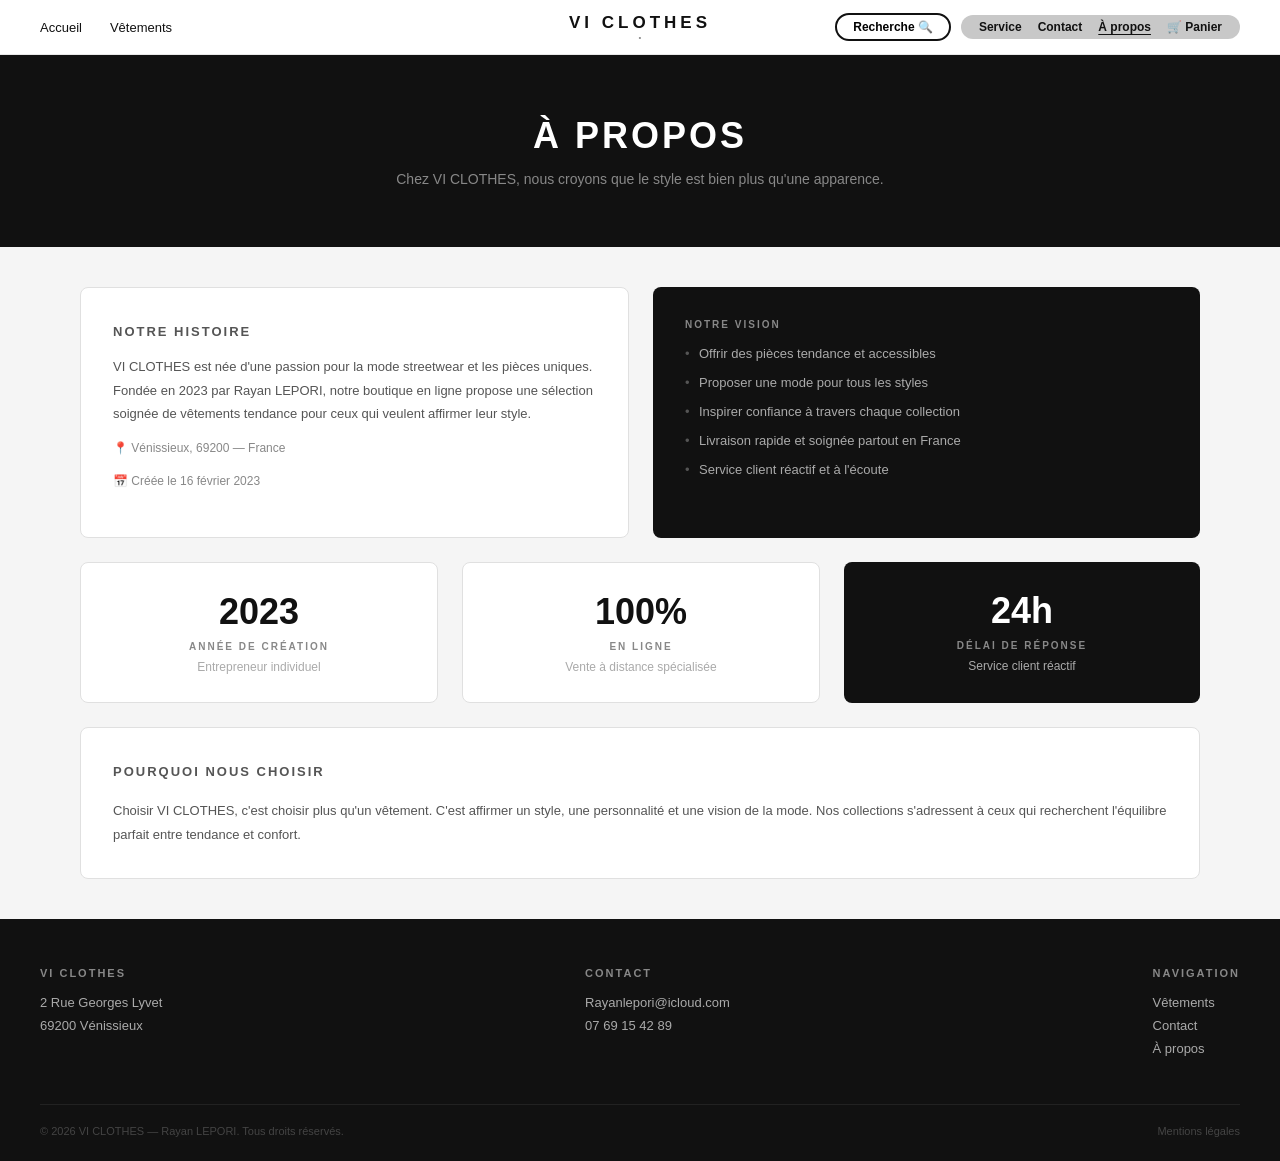
==== apropos.html @ d7cdb7fa "Add files via upload" ====
<!DOCTYPE html>
<html lang="fr">
<head>
    <meta charset="UTF-8">
    <meta name="viewport" content="width=device-width, initial-scale=1.0">
    <title>À propos — VI CLOTHES</title>
    <link rel="stylesheet" href="apropos.css">
</head>
<body>

    <nav>
        <div class="nav-gauche">
            <a href="index.html">Accueil</a>
            <a href="vetements.html">Vêtements</a>
        </div>
        <div class="nav-logo">
            <p>VI CLOTHES</p>
            <p>•</p>
        </div>
        <div class="nav-droite">
            <button class="btn-recherche">Recherche 🔍</button>
            <div class="nav-liens">
                <a href="service.html">Service</a>
                <a href="contact.html">Contact</a>
                <a href="apropos.html" class="actif">À propos</a>
                <a href="panier.html">🛒 Panier <span id="panier-compteur"></span></a>
            </div>
        </div>
    </nav>

    <!-- HERO -->
    <div class="hero-apropos">
        <h1>À PROPOS</h1>
        <p>Chez VI CLOTHES, nous croyons que le style est bien plus qu'une apparence.</p>
    </div>

    <div class="apropos-contenu">

        <!-- HISTOIRE + VISION -->
        <div class="apropos-grille">

            <div class="bloc blanc">
                <p class="bloc-label">NOTRE HISTOIRE</p>
                <p>VI CLOTHES est née d'une passion pour la mode streetwear et les pièces uniques. Fondée en 2023 par Rayan LEPORI, notre boutique en ligne propose une sélection soignée de vêtements tendance pour ceux qui veulent affirmer leur style.</p>
                <p class="detail">📍 Vénissieux, 69200 — France</p>
                <p class="detail">📅 Créée le 16 février 2023</p>
            </div>

            <div class="bloc noir">
                <p class="bloc-label">NOTRE VISION</p>
                <ul>
                    <li>Offrir des pièces tendance et accessibles</li>
                    <li>Proposer une mode pour tous les styles</li>
                    <li>Inspirer confiance à travers chaque collection</li>
                    <li>Livraison rapide et soignée partout en France</li>
                    <li>Service client réactif et à l'écoute</li>
                </ul>
            </div>

        </div>

        <!-- STATS -->
        <div class="stats-grille">

            <div class="stat blanc">
                <p class="stat-chiffre">2023</p>
                <p class="stat-label">ANNÉE DE CRÉATION</p>
                <p class="stat-detail">Entrepreneur individuel</p>
            </div>

            <div class="stat blanc">
                <p class="stat-chiffre">100%</p>
                <p class="stat-label">EN LIGNE</p>
                <p class="stat-detail">Vente à distance spécialisée</p>
            </div>

            <div class="stat noir">
                <p class="stat-chiffre">24h</p>
                <p class="stat-label">DÉLAI DE RÉPONSE</p>
                <p class="stat-detail">Service client réactif</p>
            </div>

        </div>

        <!-- POURQUOI NOUS -->
        <div class="pourquoi">
            <p class="bloc-label">POURQUOI NOUS CHOISIR</p>
            <p>Choisir VI CLOTHES, c'est choisir plus qu'un vêtement. C'est affirmer un style, une personnalité et une vision de la mode. Nos collections s'adressent à ceux qui recherchent l'équilibre parfait entre tendance et confort.</p>
        </div>

    </div>

    <footer>
        <div class="footer-grille">
            <div class="footer-colonne">
                <h4>VI CLOTHES</h4>
                <p>2 Rue Georges Lyvet</p>
                <p>69200 Vénissieux</p>
            </div>
            <div class="footer-colonne">
                <h4>Contact</h4>
                <a href="mailto:Rayanlepori@icloud.com">Rayanlepori@icloud.com</a>
                <a href="tel:0769154289">07 69 15 42 89</a>
            </div>
            <div class="footer-colonne">
                <h4>Navigation</h4>
                <a href="vetements.html">Vêtements</a>
                <a href="contact.html">Contact</a>
                <a href="apropos.html">À propos</a>
            </div>
        </div>
        <div class="footer-bas">
            <p>© 2026 VI CLOTHES — Rayan LEPORI. Tous droits réservés.</p>
            <p>Mentions légales</p>
        </div>
    </footer>

    <script src="panier.js"></script>
</body>
</html>
---- apropos.css ----
* { margin: 0; padding: 0; box-sizing: border-box; }
body { font-family: Arial, sans-serif; background-color: #f5f5f5; color: #111111; }
a { text-decoration: none; color: #111111; }

/* NAVBAR */
nav { background-color: #ffffff; border-bottom: 1px solid #e8e8e8; height: 55px; display: grid; grid-template-columns: 1fr auto 1fr; align-items: center; padding: 0 40px; position: sticky; top: 0; z-index: 100; }
.nav-gauche { display: flex; gap: 28px; align-items: center; }
.nav-gauche a { font-size: 13px; font-weight: 400; }
.nav-gauche a:hover { opacity: 0.6; }
.nav-logo { text-align: center; }
.nav-logo p:first-child { font-size: 17px; font-weight: bold; letter-spacing: 4px; }
.nav-logo p:last-child { font-size: 8px; color: #888888; }
.nav-droite { display: flex; align-items: center; justify-content: flex-end; gap: 10px; }
.btn-recherche { border: 2px solid #111111; border-radius: 20px; padding: 5px 16px; font-size: 12px; font-weight: bold; background: none; cursor: pointer; font-family: Arial, sans-serif; }
.nav-liens { background-color: #c8c8c8; border-radius: 20px; padding: 5px 18px; display: flex; gap: 16px; align-items: center; }
.nav-liens a { font-size: 12px; font-weight: bold; }
.nav-liens a.actif { text-decoration: underline; text-underline-offset: 3px; }

/* HERO */
.hero-apropos { background-color: #111111; text-align: center; padding: 60px 40px; }
.hero-apropos h1 { font-size: 36px; font-weight: bold; color: #ffffff; letter-spacing: 3px; margin-bottom: 14px; }
.hero-apropos p { font-size: 14px; color: #888888; }

/* CONTENU */
.apropos-contenu { max-width: 1200px; margin: 40px auto; padding: 0 40px; }

/* GRILLE HISTOIRE/VISION */
.apropos-grille { display: flex; gap: 24px; margin-bottom: 24px; }

.bloc { flex: 1; border-radius: 8px; padding: 32px; }
.bloc.blanc { background-color: #ffffff; border: 1px solid #e0e0e0; }
.bloc.noir { background-color: #111111; }

.bloc-label { font-size: 10px; font-weight: bold; letter-spacing: 2px; color: #888888; margin-bottom: 16px; }

.bloc.blanc p { font-size: 13px; color: #555555; line-height: 1.8; margin-bottom: 12px; }
.bloc.blanc p.detail { font-size: 12px; color: #888888; }

.bloc.noir ul { list-style: none; display: flex; flex-direction: column; gap: 14px; margin-top: 4px; }
.bloc.noir ul li { font-size: 13px; color: #aaaaaa; padding-left: 14px; position: relative; }
.bloc.noir ul li::before { content: '•'; position: absolute; left: 0; color: #555555; }

/* STATS */
.stats-grille { display: flex; gap: 24px; margin-bottom: 24px; }

.stat { flex: 1; border-radius: 8px; padding: 28px; text-align: center; }
.stat.blanc { background-color: #ffffff; border: 1px solid #e0e0e0; }
.stat.noir { background-color: #111111; }

.stat-chiffre { font-size: 36px; font-weight: bold; color: #111111; margin-bottom: 8px; }
.stat.noir .stat-chiffre { color: #ffffff; }
.stat-label { font-size: 10px; font-weight: bold; letter-spacing: 2px; color: #888888; margin-bottom: 8px; }
.stat-detail { font-size: 12px; color: #aaaaaa; }

/* POURQUOI */
.pourquoi { background-color: #ffffff; border: 1px solid #e0e0e0; border-radius: 8px; padding: 32px; margin-bottom: 40px; }
.pourquoi p { font-size: 13px; color: #555555; line-height: 1.8; }

/* FOOTER */
footer { background-color: #111111; color: #ffffff; padding: 48px 40px 24px; }
.footer-grille { display: flex; justify-content: space-between; gap: 40px; margin-bottom: 40px; }
.footer-colonne h4 { font-size: 11px; font-weight: bold; letter-spacing: 2px; text-transform: uppercase; color: #888888; margin-bottom: 16px; }
.footer-colonne p, .footer-colonne a { font-size: 13px; color: #aaaaaa; display: block; margin-bottom: 8px; }
.footer-colonne a:hover { color: #ffffff; }
.footer-bas { border-top: 1px solid #222222; padding-top: 20px; display: flex; justify-content: space-between; }
.footer-bas p { font-size: 11px; color: #444444; }
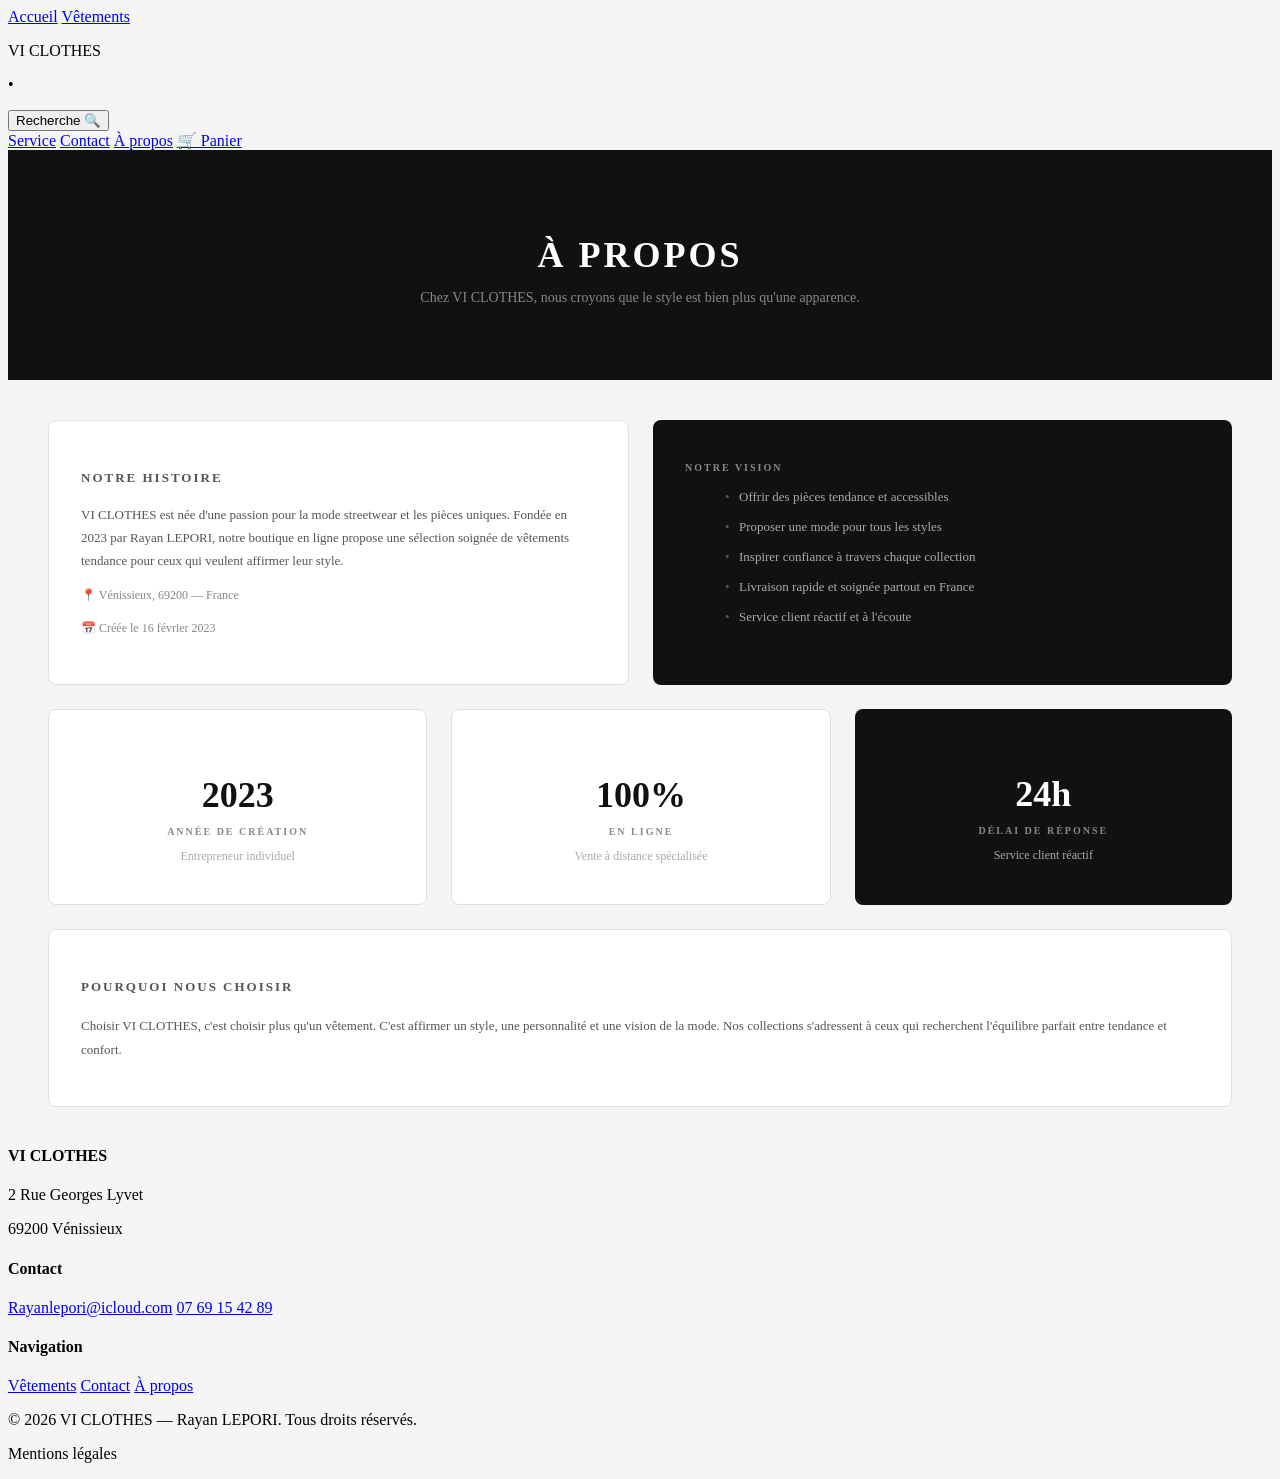
==== commit 2524f646: "Update apropos.html" ====
--- a/apropos.html
+++ b/apropos.html
@@ -3,9 +3,9 @@
 <head>
     <meta charset="UTF-8">
     <meta name="viewport" content="width=device-width, initial-scale=1.0">
-    <title>À propos — VI CLOTHES</title>
+    <link rel="stylesheet" href="commun.css">
     <link rel="stylesheet" href="apropos.css">
-</head>
+    <title>À propos — VI CLOTHES</title></head>
 <body>
 
     <nav>
--- a/apropos.css
+++ b/apropos.css
@@ -1,66 +1,31 @@
-* { margin: 0; padding: 0; box-sizing: border-box; }
-body { font-family: Arial, sans-serif; background-color: #f5f5f5; color: #111111; }
-a { text-decoration: none; color: #111111; }
+/* Spécifique à la page À propos */
+body { background-color: #f5f5f5; }
 
-/* NAVBAR */
-nav { background-color: #ffffff; border-bottom: 1px solid #e8e8e8; height: 55px; display: grid; grid-template-columns: 1fr auto 1fr; align-items: center; padding: 0 40px; position: sticky; top: 0; z-index: 100; }
-.nav-gauche { display: flex; gap: 28px; align-items: center; }
-.nav-gauche a { font-size: 13px; font-weight: 400; }
-.nav-gauche a:hover { opacity: 0.6; }
-.nav-logo { text-align: center; }
-.nav-logo p:first-child { font-size: 17px; font-weight: bold; letter-spacing: 4px; }
-.nav-logo p:last-child { font-size: 8px; color: #888888; }
-.nav-droite { display: flex; align-items: center; justify-content: flex-end; gap: 10px; }
-.btn-recherche { border: 2px solid #111111; border-radius: 20px; padding: 5px 16px; font-size: 12px; font-weight: bold; background: none; cursor: pointer; font-family: Arial, sans-serif; }
-.nav-liens { background-color: #c8c8c8; border-radius: 20px; padding: 5px 18px; display: flex; gap: 16px; align-items: center; }
-.nav-liens a { font-size: 12px; font-weight: bold; }
-.nav-liens a.actif { text-decoration: underline; text-underline-offset: 3px; }
-
-/* HERO */
 .hero-apropos { background-color: #111111; text-align: center; padding: 60px 40px; }
 .hero-apropos h1 { font-size: 36px; font-weight: bold; color: #ffffff; letter-spacing: 3px; margin-bottom: 14px; }
 .hero-apropos p { font-size: 14px; color: #888888; }
 
-/* CONTENU */
 .apropos-contenu { max-width: 1200px; margin: 40px auto; padding: 0 40px; }
 
-/* GRILLE HISTOIRE/VISION */
 .apropos-grille { display: flex; gap: 24px; margin-bottom: 24px; }
-
 .bloc { flex: 1; border-radius: 8px; padding: 32px; }
 .bloc.blanc { background-color: #ffffff; border: 1px solid #e0e0e0; }
 .bloc.noir { background-color: #111111; }
-
 .bloc-label { font-size: 10px; font-weight: bold; letter-spacing: 2px; color: #888888; margin-bottom: 16px; }
-
 .bloc.blanc p { font-size: 13px; color: #555555; line-height: 1.8; margin-bottom: 12px; }
 .bloc.blanc p.detail { font-size: 12px; color: #888888; }
-
 .bloc.noir ul { list-style: none; display: flex; flex-direction: column; gap: 14px; margin-top: 4px; }
 .bloc.noir ul li { font-size: 13px; color: #aaaaaa; padding-left: 14px; position: relative; }
 .bloc.noir ul li::before { content: '•'; position: absolute; left: 0; color: #555555; }
 
-/* STATS */
 .stats-grille { display: flex; gap: 24px; margin-bottom: 24px; }
-
 .stat { flex: 1; border-radius: 8px; padding: 28px; text-align: center; }
 .stat.blanc { background-color: #ffffff; border: 1px solid #e0e0e0; }
 .stat.noir { background-color: #111111; }
-
 .stat-chiffre { font-size: 36px; font-weight: bold; color: #111111; margin-bottom: 8px; }
 .stat.noir .stat-chiffre { color: #ffffff; }
 .stat-label { font-size: 10px; font-weight: bold; letter-spacing: 2px; color: #888888; margin-bottom: 8px; }
 .stat-detail { font-size: 12px; color: #aaaaaa; }
 
-/* POURQUOI */
 .pourquoi { background-color: #ffffff; border: 1px solid #e0e0e0; border-radius: 8px; padding: 32px; margin-bottom: 40px; }
 .pourquoi p { font-size: 13px; color: #555555; line-height: 1.8; }
-
-/* FOOTER */
-footer { background-color: #111111; color: #ffffff; padding: 48px 40px 24px; }
-.footer-grille { display: flex; justify-content: space-between; gap: 40px; margin-bottom: 40px; }
-.footer-colonne h4 { font-size: 11px; font-weight: bold; letter-spacing: 2px; text-transform: uppercase; color: #888888; margin-bottom: 16px; }
-.footer-colonne p, .footer-colonne a { font-size: 13px; color: #aaaaaa; display: block; margin-bottom: 8px; }
-.footer-colonne a:hover { color: #ffffff; }
-.footer-bas { border-top: 1px solid #222222; padding-top: 20px; display: flex; justify-content: space-between; }
-.footer-bas p { font-size: 11px; color: #444444; }
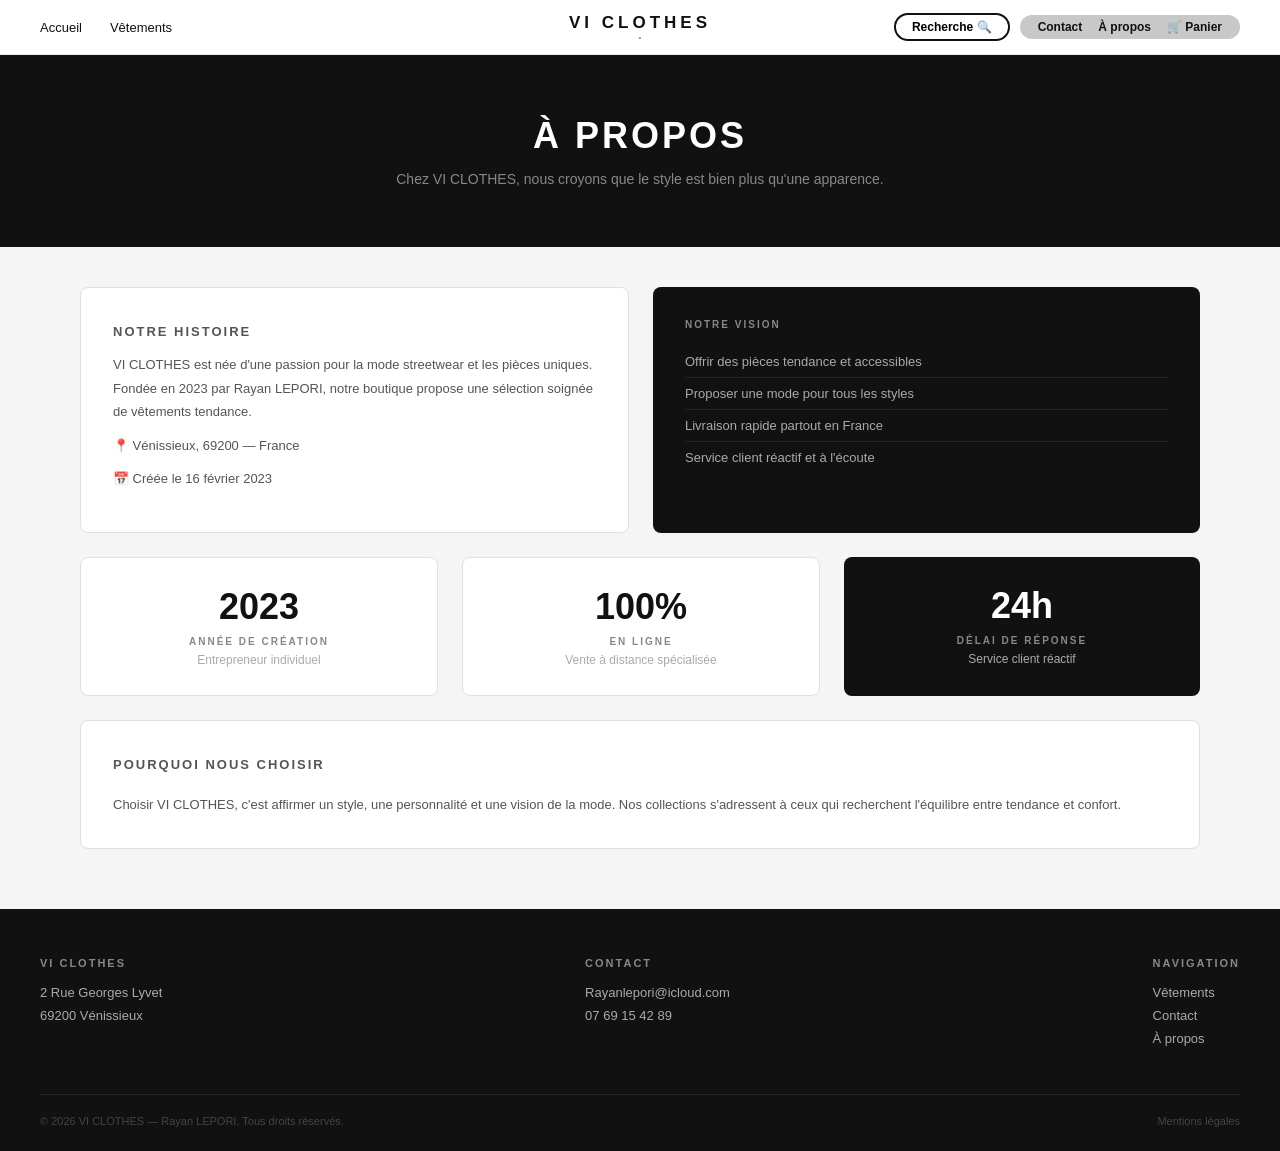
==== commit 39e215e4: "Add files via upload" ====
--- a/apropos.html
+++ b/apropos.html
@@ -3,9 +3,10 @@
 <head>
     <meta charset="UTF-8">
     <meta name="viewport" content="width=device-width, initial-scale=1.0">
+    <title>À propos — VI CLOTHES</title>
     <link rel="stylesheet" href="commun.css">
     <link rel="stylesheet" href="apropos.css">
-    <title>À propos — VI CLOTHES</title></head>
+</head>
 <body>
 
     <nav>
@@ -14,80 +15,65 @@
             <a href="vetements.html">Vêtements</a>
         </div>
         <div class="nav-logo">
-            <p>VI CLOTHES</p>
-            <p>•</p>
+            <span class="logo-titre">VI CLOTHES</span>
+            <span class="logo-point">•</span>
         </div>
         <div class="nav-droite">
             <button class="btn-recherche">Recherche 🔍</button>
             <div class="nav-liens">
-                <a href="service.html">Service</a>
                 <a href="contact.html">Contact</a>
-                <a href="apropos.html" class="actif">À propos</a>
-                <a href="panier.html">🛒 Panier <span id="panier-compteur"></span></a>
+                <a href="apropos.html">À propos</a>
+                <a href="panier.html">🛒 Panier</a>
             </div>
         </div>
     </nav>
 
-    <!-- HERO -->
     <div class="hero-apropos">
         <h1>À PROPOS</h1>
         <p>Chez VI CLOTHES, nous croyons que le style est bien plus qu'une apparence.</p>
     </div>
 
     <div class="apropos-contenu">
-
-        <!-- HISTOIRE + VISION -->
         <div class="apropos-grille">
-
-            <div class="bloc blanc">
+            <div class="bloc bloc-blanc">
                 <p class="bloc-label">NOTRE HISTOIRE</p>
-                <p>VI CLOTHES est née d'une passion pour la mode streetwear et les pièces uniques. Fondée en 2023 par Rayan LEPORI, notre boutique en ligne propose une sélection soignée de vêtements tendance pour ceux qui veulent affirmer leur style.</p>
-                <p class="detail">📍 Vénissieux, 69200 — France</p>
-                <p class="detail">📅 Créée le 16 février 2023</p>
+                <p>VI CLOTHES est née d'une passion pour la mode streetwear et les pièces uniques. Fondée en 2023 par Rayan LEPORI, notre boutique propose une sélection soignée de vêtements tendance.</p>
+                <p>📍 Vénissieux, 69200 — France</p>
+                <p>📅 Créée le 16 février 2023</p>
             </div>
-
-            <div class="bloc noir">
+            <div class="bloc bloc-noir">
                 <p class="bloc-label">NOTRE VISION</p>
                 <ul>
                     <li>Offrir des pièces tendance et accessibles</li>
                     <li>Proposer une mode pour tous les styles</li>
-                    <li>Inspirer confiance à travers chaque collection</li>
-                    <li>Livraison rapide et soignée partout en France</li>
+                    <li>Livraison rapide partout en France</li>
                     <li>Service client réactif et à l'écoute</li>
                 </ul>
             </div>
-
         </div>
 
-        <!-- STATS -->
         <div class="stats-grille">
-
-            <div class="stat blanc">
+            <div class="stat stat-blanc">
                 <p class="stat-chiffre">2023</p>
                 <p class="stat-label">ANNÉE DE CRÉATION</p>
                 <p class="stat-detail">Entrepreneur individuel</p>
             </div>
-
-            <div class="stat blanc">
+            <div class="stat stat-blanc">
                 <p class="stat-chiffre">100%</p>
                 <p class="stat-label">EN LIGNE</p>
                 <p class="stat-detail">Vente à distance spécialisée</p>
             </div>
-
-            <div class="stat noir">
+            <div class="stat stat-noir">
                 <p class="stat-chiffre">24h</p>
                 <p class="stat-label">DÉLAI DE RÉPONSE</p>
                 <p class="stat-detail">Service client réactif</p>
             </div>
-
         </div>
 
-        <!-- POURQUOI NOUS -->
         <div class="pourquoi">
             <p class="bloc-label">POURQUOI NOUS CHOISIR</p>
-            <p>Choisir VI CLOTHES, c'est choisir plus qu'un vêtement. C'est affirmer un style, une personnalité et une vision de la mode. Nos collections s'adressent à ceux qui recherchent l'équilibre parfait entre tendance et confort.</p>
+            <p>Choisir VI CLOTHES, c'est affirmer un style, une personnalité et une vision de la mode. Nos collections s'adressent à ceux qui recherchent l'équilibre entre tendance et confort.</p>
         </div>
-
     </div>
 
     <footer>
@@ -116,5 +102,6 @@
     </footer>
 
     <script src="panier.js"></script>
+
 </body>
 </html>
--- a/commun.css
+++ b/commun.css
@@ -0,0 +1,135 @@
+* {
+    margin: 0;
+    padding: 0;
+    box-sizing: border-box;
+}
+
+body {
+    font-family: Arial, sans-serif;
+    color: #111111;
+}
+
+a {
+    text-decoration: none;
+    color: #111111;
+}
+
+/* ===== NAVBAR ===== */
+nav {
+    background-color: #ffffff;
+    border-bottom: 1px solid #e8e8e8;
+    height: 55px;
+    display: grid;
+    grid-template-columns: 1fr auto 1fr;
+    align-items: center;
+    padding: 0 40px;
+    position: sticky;
+    top: 0;
+    z-index: 100;
+}
+
+.nav-gauche {
+    display: flex;
+    gap: 28px;
+}
+
+.nav-gauche a {
+    font-size: 13px;
+    font-weight: 400;
+}
+
+.nav-logo {
+    text-align: center;
+}
+
+.nav-logo .logo-titre {
+    font-size: 17px;
+    font-weight: bold;
+    letter-spacing: 4px;
+    display: block;
+}
+
+.nav-logo .logo-point {
+    font-size: 8px;
+    color: #888888;
+    display: block;
+}
+
+.nav-droite {
+    display: flex;
+    align-items: center;
+    justify-content: flex-end;
+    gap: 10px;
+}
+
+.btn-recherche {
+    border: 2px solid #111111;
+    border-radius: 20px;
+    padding: 5px 16px;
+    font-size: 12px;
+    font-weight: bold;
+    background: none;
+    cursor: pointer;
+}
+
+.nav-liens {
+    background-color: #c8c8c8;
+    border-radius: 20px;
+    padding: 5px 18px;
+    display: flex;
+    gap: 16px;
+    align-items: center;
+}
+
+.nav-liens a {
+    font-size: 12px;
+    font-weight: bold;
+}
+
+/* ===== FOOTER ===== */
+footer {
+    background-color: #111111;
+    color: #ffffff;
+    padding: 48px 40px 24px;
+    margin-top: 60px;
+}
+
+.footer-grille {
+    display: flex;
+    justify-content: space-between;
+    gap: 40px;
+    margin-bottom: 40px;
+}
+
+.footer-colonne h4 {
+    font-size: 11px;
+    font-weight: bold;
+    letter-spacing: 2px;
+    text-transform: uppercase;
+    color: #888888;
+    margin-bottom: 16px;
+}
+
+.footer-colonne p,
+.footer-colonne a {
+    font-size: 13px;
+    color: #aaaaaa;
+    display: block;
+    margin-bottom: 8px;
+}
+
+.footer-colonne a:hover {
+    color: #ffffff;
+}
+
+.footer-bas {
+    border-top: 1px solid #222222;
+    padding-top: 20px;
+    display: flex;
+    justify-content: space-between;
+}
+
+.footer-bas p {
+    font-size: 11px;
+    color: #444444;
+}
--- a/apropos.css
+++ b/apropos.css
@@ -1,31 +1,137 @@
-/* Spécifique à la page À propos */
 body { background-color: #f5f5f5; }
 
-.hero-apropos { background-color: #111111; text-align: center; padding: 60px 40px; }
-.hero-apropos h1 { font-size: 36px; font-weight: bold; color: #ffffff; letter-spacing: 3px; margin-bottom: 14px; }
-.hero-apropos p { font-size: 14px; color: #888888; }
+.hero-apropos {
+    background-color: #111111;
+    text-align: center;
+    padding: 60px 40px;
+}
 
-.apropos-contenu { max-width: 1200px; margin: 40px auto; padding: 0 40px; }
+.hero-apropos h1 {
+    font-size: 36px;
+    font-weight: bold;
+    color: #ffffff;
+    letter-spacing: 3px;
+    margin-bottom: 14px;
+}
 
-.apropos-grille { display: flex; gap: 24px; margin-bottom: 24px; }
-.bloc { flex: 1; border-radius: 8px; padding: 32px; }
-.bloc.blanc { background-color: #ffffff; border: 1px solid #e0e0e0; }
-.bloc.noir { background-color: #111111; }
-.bloc-label { font-size: 10px; font-weight: bold; letter-spacing: 2px; color: #888888; margin-bottom: 16px; }
-.bloc.blanc p { font-size: 13px; color: #555555; line-height: 1.8; margin-bottom: 12px; }
-.bloc.blanc p.detail { font-size: 12px; color: #888888; }
-.bloc.noir ul { list-style: none; display: flex; flex-direction: column; gap: 14px; margin-top: 4px; }
-.bloc.noir ul li { font-size: 13px; color: #aaaaaa; padding-left: 14px; position: relative; }
-.bloc.noir ul li::before { content: '•'; position: absolute; left: 0; color: #555555; }
+.hero-apropos p {
+    font-size: 14px;
+    color: #888888;
+}
 
-.stats-grille { display: flex; gap: 24px; margin-bottom: 24px; }
-.stat { flex: 1; border-radius: 8px; padding: 28px; text-align: center; }
-.stat.blanc { background-color: #ffffff; border: 1px solid #e0e0e0; }
-.stat.noir { background-color: #111111; }
-.stat-chiffre { font-size: 36px; font-weight: bold; color: #111111; margin-bottom: 8px; }
-.stat.noir .stat-chiffre { color: #ffffff; }
-.stat-label { font-size: 10px; font-weight: bold; letter-spacing: 2px; color: #888888; margin-bottom: 8px; }
-.stat-detail { font-size: 12px; color: #aaaaaa; }
+.apropos-contenu {
+    max-width: 1200px;
+    margin: 40px auto;
+    padding: 0 40px;
+}
 
-.pourquoi { background-color: #ffffff; border: 1px solid #e0e0e0; border-radius: 8px; padding: 32px; margin-bottom: 40px; }
-.pourquoi p { font-size: 13px; color: #555555; line-height: 1.8; }
+.apropos-grille {
+    display: flex;
+    gap: 24px;
+    margin-bottom: 24px;
+}
+
+.bloc {
+    flex: 1;
+    border-radius: 8px;
+    padding: 32px;
+}
+
+.bloc-blanc {
+    background-color: #ffffff;
+    border: 1px solid #e0e0e0;
+}
+
+.bloc-noir {
+    background-color: #111111;
+}
+
+.bloc-label {
+    font-size: 10px;
+    font-weight: bold;
+    letter-spacing: 2px;
+    color: #888888;
+    margin-bottom: 16px;
+}
+
+.bloc-blanc p {
+    font-size: 13px;
+    color: #555555;
+    line-height: 1.8;
+    margin-bottom: 10px;
+}
+
+.bloc-noir ul {
+    list-style: none;
+    padding: 0;
+}
+
+.bloc-noir ul li {
+    font-size: 13px;
+    color: #aaaaaa;
+    padding: 8px 0;
+    border-bottom: 1px solid #222222;
+}
+
+.bloc-noir ul li:last-child {
+    border-bottom: none;
+}
+
+.stats-grille {
+    display: flex;
+    gap: 24px;
+    margin-bottom: 24px;
+}
+
+.stat {
+    flex: 1;
+    border-radius: 8px;
+    padding: 28px;
+    text-align: center;
+}
+
+.stat-blanc {
+    background-color: #ffffff;
+    border: 1px solid #e0e0e0;
+}
+
+.stat-noir {
+    background-color: #111111;
+}
+
+.stat-chiffre {
+    font-size: 36px;
+    font-weight: bold;
+    color: #111111;
+    margin-bottom: 8px;
+}
+
+.stat-noir .stat-chiffre {
+    color: #ffffff;
+}
+
+.stat-label {
+    font-size: 10px;
+    font-weight: bold;
+    letter-spacing: 2px;
+    color: #888888;
+    margin-bottom: 6px;
+}
+
+.stat-detail {
+    font-size: 12px;
+    color: #aaaaaa;
+}
+
+.pourquoi {
+    background-color: #ffffff;
+    border: 1px solid #e0e0e0;
+    border-radius: 8px;
+    padding: 32px;
+}
+
+.pourquoi p {
+    font-size: 13px;
+    color: #555555;
+    line-height: 1.8;
+}
